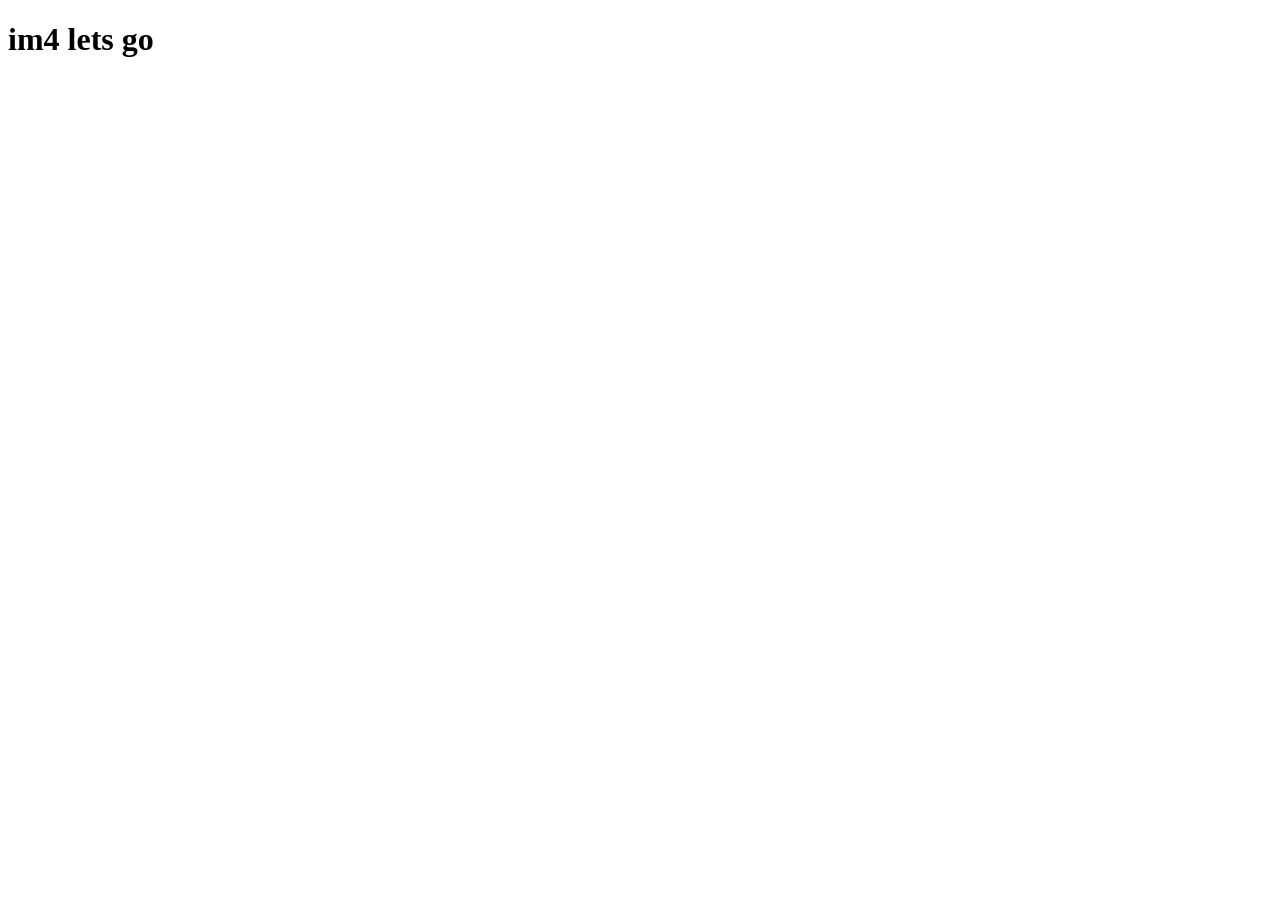
==== index.html @ e0ce3bd6 "Initial commit" ====
<!DOCTYPE html>
<html lang="en">
<head>
    <meta charset="UTF-8">
    <meta name="viewport" content="width=device-width, initial-scale=1.0">
    <title>test12345</title>
</head>
<body>
    <h1>im4 lets go</h1>
    
</body>
</html>
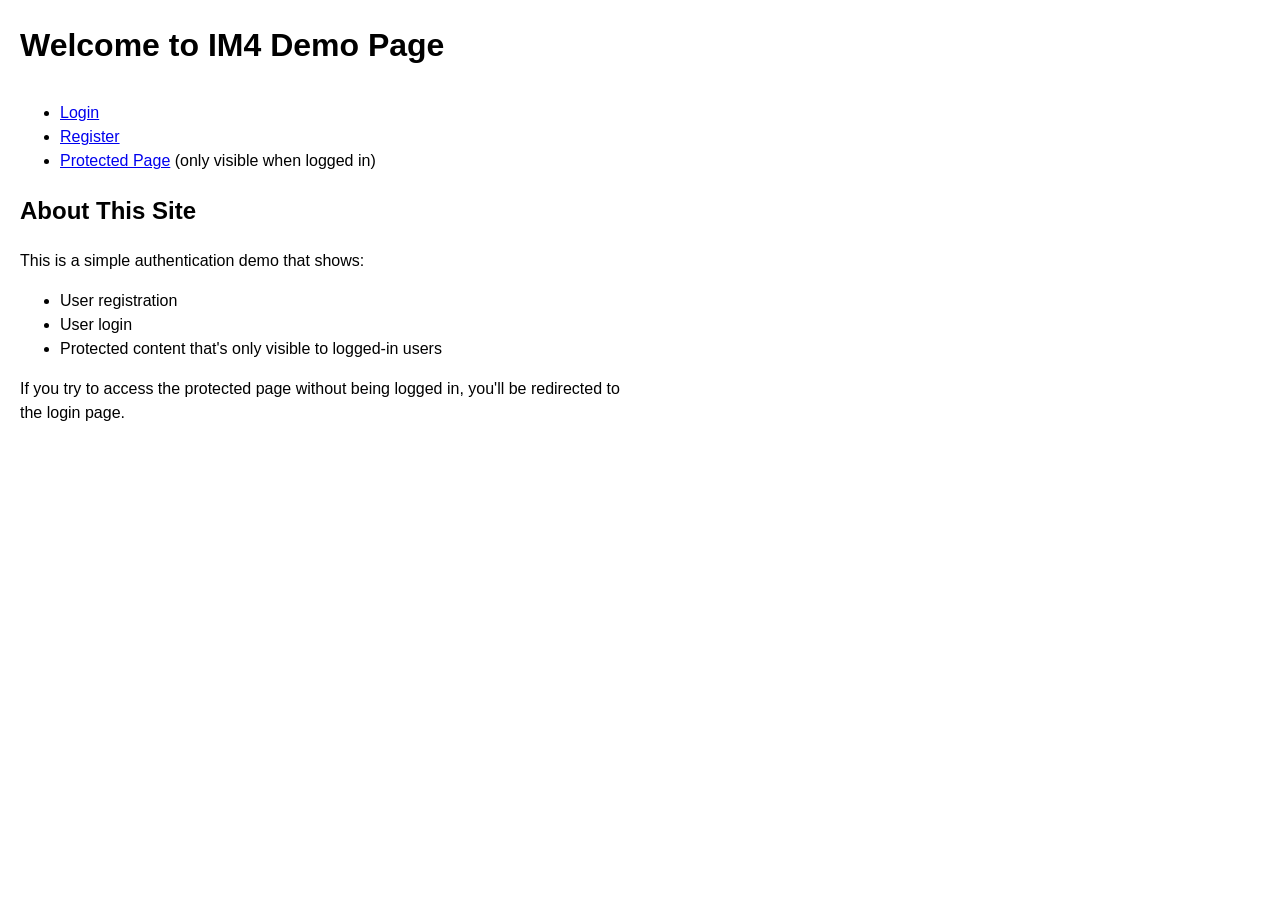
==== commit e9d7a5fb: "boilerplate heruntergeladen und ersetzt" ====
--- a/index.html
+++ b/index.html
@@ -1,12 +1,36 @@
 <!DOCTYPE html>
 <html lang="en">
-<head>
-    <meta charset="UTF-8">
-    <meta name="viewport" content="width=device-width, initial-scale=1.0">
-    <title>test12345</title>
-</head>
-<body>
-    <h1>im4 lets go</h1>
-    
-</body>
-</html>+  <head>
+    <meta charset="UTF-8" />
+    <title>Welcome</title>
+    <link rel="stylesheet" href="css/style.css" />
+  </head>
+  <body>
+    <h1>Welcome to IM4 Demo Page</h1>
+
+    <div class="navigation">
+      <ul>
+        <li><a href="login.html">Login</a></li>
+        <li><a href="register.html">Register</a></li>
+        <li>
+          <a href="protected.html">Protected Page</a> (only visible when logged
+          in)
+        </li>
+      </ul>
+    </div>
+
+    <div class="info">
+      <h2>About This Site</h2>
+      <p>This is a simple authentication demo that shows:</p>
+      <ul>
+        <li>User registration</li>
+        <li>User login</li>
+        <li>Protected content that's only visible to logged-in users</li>
+      </ul>
+      <p>
+        If you try to access the protected page without being logged in, you'll
+        be redirected to the login page.
+      </p>
+    </div>
+  </body>
+</html>
--- a/css/style.css
+++ b/css/style.css
@@ -0,0 +1,35 @@
+/* style.css */
+body {
+  font-family: Arial, sans-serif;
+  margin: 20px;
+  max-width: 600px;
+  line-height: 1.5;
+}
+
+h1 {
+  margin-bottom: 1em;
+}
+
+form > div {
+  margin-bottom: 1em;
+}
+
+label {
+  display: inline-block;
+  width: 80px;
+}
+
+input[type="email"],
+input[type="password"] {
+  width: 200px;
+  padding: 4px;
+}
+
+button {
+  padding: 8px 16px;
+  cursor: pointer;
+}
+
+p {
+  margin-top: 1em;
+}
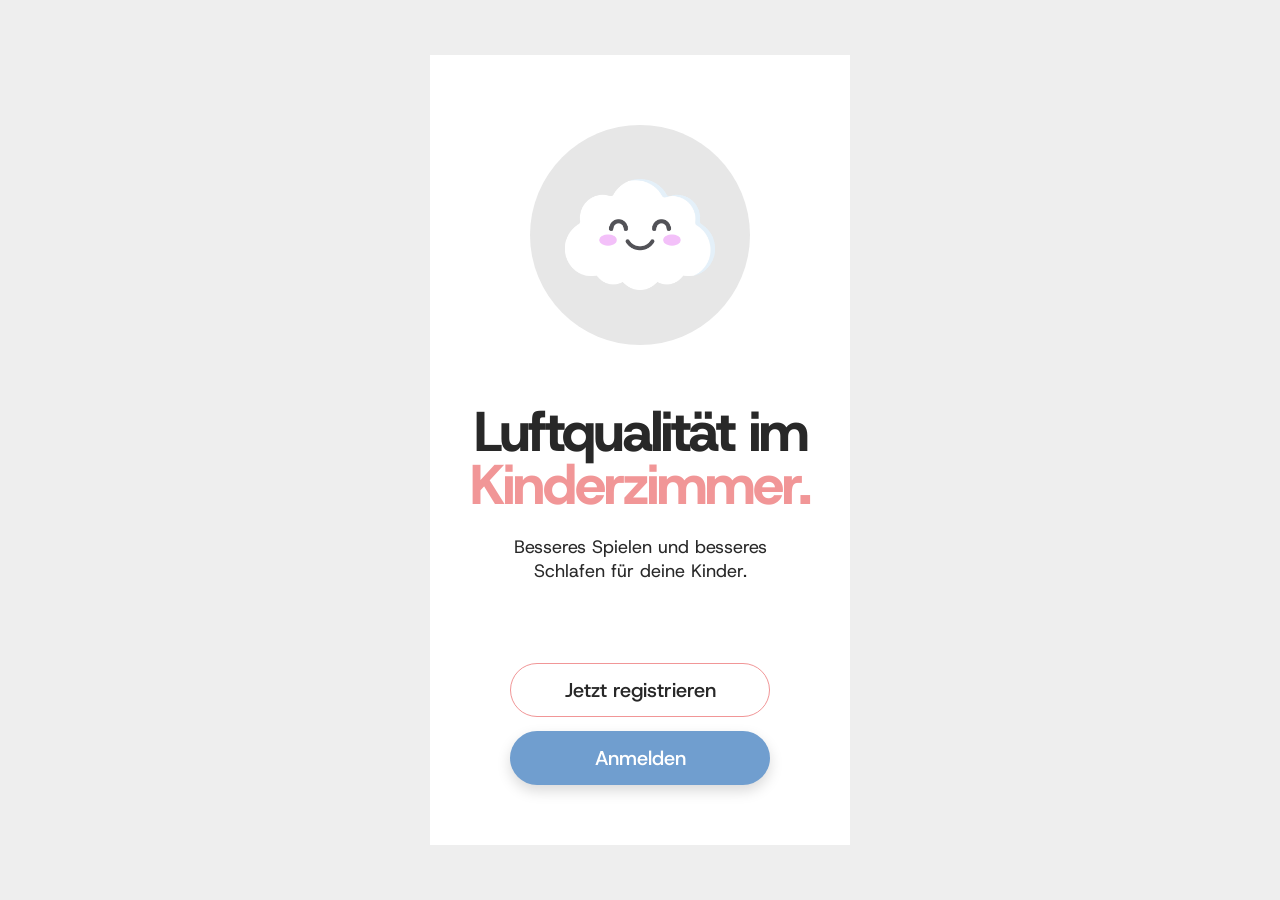
==== commit 78b2dfdd: "first draft startpage" ====
--- a/index.html
+++ b/index.html
@@ -1,4 +1,4 @@
-<!DOCTYPE html>
+<!--<!DOCTYPE html>
 <html lang="en">
   <head>
     <meta charset="UTF-8" />
@@ -34,3 +34,64 @@
     </div>
   </body>
 </html>
+-->
+
+<!DOCTYPE html>
+<html lang="de">
+<head>
+    <meta charset="UTF-8">
+    <meta name="viewport" content="width=device-width, initial-scale=1.0">
+
+    <title>Luftqualität im Kinderzimmer</title>
+
+    <!-- Font -->
+    <link rel="preconnect" href="https://fonts.googleapis.com">
+    <link rel="preconnect" href="https://fonts.gstatic.com" crossorigin>
+
+    <link href="https://fonts.googleapis.com/css2?family=Host+Grotesk:wght@400;500;600;700;800&display=swap" rel="stylesheet">
+
+    <!-- CSS -->
+    <link rel="stylesheet" href="css/style.css">
+</head>
+
+<body>
+
+    <main class="page">
+
+        <section class="hero">
+
+            <div class="cloud-circle">
+                <img 
+                    src="resources/assets/Wolken_gut.png" 
+                    alt="Freundliche Wolke"
+                >
+            </div>
+
+            <h1>
+                Luftqualität im <br>
+                <span>Kinderzimmer.</span>
+            </h1>
+
+            <p>
+                Besseres Spielen und besseres <br>
+                Schlafen für deine Kinder.
+            </p>
+
+            <div class="buttons">
+
+                <a href="register.html" class="btn btn-outline">
+                    Jetzt registrieren
+                </a>
+
+                <a href="login.html" class="btn btn-filled">
+                    Anmelden
+                </a>
+
+            </div>
+
+        </section>
+
+    </main>
+
+</body>
+</html>
--- a/css/style.css
+++ b/css/style.css
@@ -1,4 +1,6 @@
 /* style.css */
+
+/*
 body {
   font-family: Arial, sans-serif;
   margin: 20px;
@@ -33,3 +35,202 @@
 p {
   margin-top: 1em;
 }
+*/
+
+:root {
+    --blue: #709ECF;
+    --violet: #A37DB0;
+    --pink: #F19697;
+    --grey: #EEEEEE;
+    --text: #282828;
+    --white: #FFFFFF;
+}
+
+* {
+    margin: 0;
+    padding: 0;
+    box-sizing: border-box;
+}
+
+html,
+body {
+    width: 100%;
+    min-height: 100vh;
+}
+
+body {
+    font-family: "Host Grotesk", sans-serif;
+    background-color: var(--grey);
+}
+
+/* Gesamte Seite */
+.page {
+    width: 100%;
+    min-height: 100vh;
+
+    display: flex;
+    justify-content: center;
+    align-items: center;
+
+    padding: 40px 20px;
+}
+
+/* Card */
+.hero {
+    width: 100%;
+    max-width: 420px;
+    min-height: 760px;
+
+    background-color: white;
+
+    display: flex;
+    flex-direction: column;
+    align-items: center;
+
+    border-radius: 0px;
+
+    padding:
+        70px
+        40px
+        60px;
+}
+
+/* Kreis */
+.cloud-circle {
+    width: 220px;
+    height: 220px;
+
+    border-radius: 50%;
+    background-color: #E7E7E7;
+
+    display: flex;
+    justify-content: center;
+    align-items: center;
+
+    margin-bottom: 60px;
+}
+
+.cloud-circle img {
+    width: 150px;
+    height: auto;
+    display: block;
+}
+
+/* Titel */
+h1 {
+    text-align: center;
+
+    font-size: 56px;
+    line-height: 0.95;
+
+    font-weight: 800;
+
+    color: var(--text);
+
+    letter-spacing: -2px;
+
+    margin-bottom: 24px;
+}
+
+h1 span {
+    color: var(--pink);
+}
+
+/* Text */
+p {
+    text-align: center;
+
+    font-size: 18px;
+    line-height: 1.35;
+
+    color: var(--text);
+
+    margin-bottom: 80px;
+}
+
+/* Buttons */
+.buttons {
+    display: flex;
+    flex-direction: column;
+    gap: 14px;
+
+    width: 100%;
+    align-items: center;
+}
+
+.btn {
+    width: 260px;
+    height: 54px;
+
+    border-radius: 999px;
+
+    display: flex;
+    justify-content: center;
+    align-items: center;
+
+    text-decoration: none;
+
+    font-size: 20px;
+    font-weight: 500;
+
+    transition: 0.2s ease;
+}
+
+.btn-outline {
+    border: 1.5px solid var(--pink);
+    color: var(--text);
+    background-color: white;
+}
+
+.btn-filled {
+    background-color: var(--blue);
+    color: white;
+
+    box-shadow: 0 6px 14px rgba(0,0,0,0.15);
+}
+
+.btn:hover {
+    transform: translateY(-2px);
+}
+
+/* MOBILE */
+@media (max-width: 600px) {
+
+    .hero {
+        min-height: 100vh;
+        max-width: 100%;
+        padding: 60px 28px;
+    }
+
+    .cloud-circle {
+        width: 190px;
+        height: 190px;
+
+        margin-bottom: 48px;
+    }
+
+    .cloud-circle img {
+        width: 130px;
+    }
+
+    h1 {
+        font-size: 28px;
+        line-height: 1.1;
+
+        letter-spacing: -1px;
+
+        margin-bottom: 18px;
+    }
+
+    p {
+        font-size: 14px;
+        margin-bottom: 70px;
+    }
+
+    .btn {
+        width: 210px;
+        height: 46px;
+
+        font-size: 18px;
+    }
+}
--- a/css/style.css
+++ b/css/style.css
@@ -1,4 +1,6 @@
 /* style.css */
+
+/*
 body {
   font-family: Arial, sans-serif;
   margin: 20px;
@@ -33,3 +35,202 @@
 p {
   margin-top: 1em;
 }
+*/
+
+:root {
+    --blue: #709ECF;
+    --violet: #A37DB0;
+    --pink: #F19697;
+    --grey: #EEEEEE;
+    --text: #282828;
+    --white: #FFFFFF;
+}
+
+* {
+    margin: 0;
+    padding: 0;
+    box-sizing: border-box;
+}
+
+html,
+body {
+    width: 100%;
+    min-height: 100vh;
+}
+
+body {
+    font-family: "Host Grotesk", sans-serif;
+    background-color: var(--grey);
+}
+
+/* Gesamte Seite */
+.page {
+    width: 100%;
+    min-height: 100vh;
+
+    display: flex;
+    justify-content: center;
+    align-items: center;
+
+    padding: 40px 20px;
+}
+
+/* Card */
+.hero {
+    width: 100%;
+    max-width: 420px;
+    min-height: 760px;
+
+    background-color: white;
+
+    display: flex;
+    flex-direction: column;
+    align-items: center;
+
+    border-radius: 0px;
+
+    padding:
+        70px
+        40px
+        60px;
+}
+
+/* Kreis */
+.cloud-circle {
+    width: 220px;
+    height: 220px;
+
+    border-radius: 50%;
+    background-color: #E7E7E7;
+
+    display: flex;
+    justify-content: center;
+    align-items: center;
+
+    margin-bottom: 60px;
+}
+
+.cloud-circle img {
+    width: 150px;
+    height: auto;
+    display: block;
+}
+
+/* Titel */
+h1 {
+    text-align: center;
+
+    font-size: 56px;
+    line-height: 0.95;
+
+    font-weight: 800;
+
+    color: var(--text);
+
+    letter-spacing: -2px;
+
+    margin-bottom: 24px;
+}
+
+h1 span {
+    color: var(--pink);
+}
+
+/* Text */
+p {
+    text-align: center;
+
+    font-size: 18px;
+    line-height: 1.35;
+
+    color: var(--text);
+
+    margin-bottom: 80px;
+}
+
+/* Buttons */
+.buttons {
+    display: flex;
+    flex-direction: column;
+    gap: 14px;
+
+    width: 100%;
+    align-items: center;
+}
+
+.btn {
+    width: 260px;
+    height: 54px;
+
+    border-radius: 999px;
+
+    display: flex;
+    justify-content: center;
+    align-items: center;
+
+    text-decoration: none;
+
+    font-size: 20px;
+    font-weight: 500;
+
+    transition: 0.2s ease;
+}
+
+.btn-outline {
+    border: 1.5px solid var(--pink);
+    color: var(--text);
+    background-color: white;
+}
+
+.btn-filled {
+    background-color: var(--blue);
+    color: white;
+
+    box-shadow: 0 6px 14px rgba(0,0,0,0.15);
+}
+
+.btn:hover {
+    transform: translateY(-2px);
+}
+
+/* MOBILE */
+@media (max-width: 600px) {
+
+    .hero {
+        min-height: 100vh;
+        max-width: 100%;
+        padding: 60px 28px;
+    }
+
+    .cloud-circle {
+        width: 190px;
+        height: 190px;
+
+        margin-bottom: 48px;
+    }
+
+    .cloud-circle img {
+        width: 130px;
+    }
+
+    h1 {
+        font-size: 28px;
+        line-height: 1.1;
+
+        letter-spacing: -1px;
+
+        margin-bottom: 18px;
+    }
+
+    p {
+        font-size: 14px;
+        margin-bottom: 70px;
+    }
+
+    .btn {
+        width: 210px;
+        height: 46px;
+
+        font-size: 18px;
+    }
+}
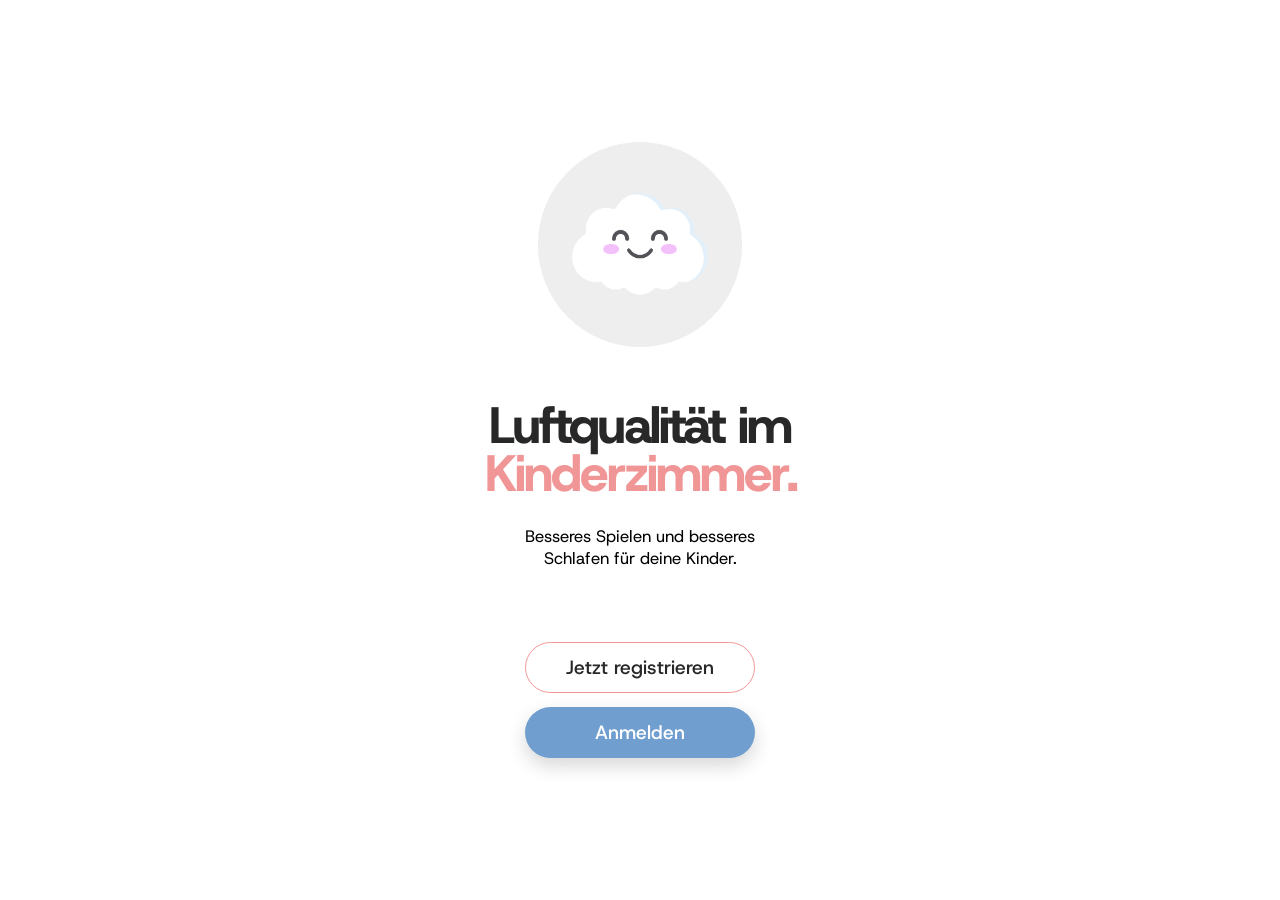
==== commit d689e6eb: "update draft" ====
--- a/index.html
+++ b/index.html
@@ -39,59 +39,44 @@
 <!DOCTYPE html>
 <html lang="de">
 <head>
-    <meta charset="UTF-8">
-    <meta name="viewport" content="width=device-width, initial-scale=1.0">
+  <meta charset="UTF-8">
+  <meta name="viewport" content="width=device-width, initial-scale=1.0">
 
-    <title>Luftqualität im Kinderzimmer</title>
+  <title>Luftqualität im Kinderzimmer</title>
 
-    <!-- Font -->
-    <link rel="preconnect" href="https://fonts.googleapis.com">
-    <link rel="preconnect" href="https://fonts.gstatic.com" crossorigin>
+  <link rel="preconnect" href="https://fonts.googleapis.com">
+  <link rel="preconnect" href="https://fonts.gstatic.com" crossorigin>
+  <link href="https://fonts.googleapis.com/css2?family=Host+Grotesk:wght@400;500;600;700;800&display=swap" rel="stylesheet">
 
-    <link href="https://fonts.googleapis.com/css2?family=Host+Grotesk:wght@400;500;600;700;800&display=swap" rel="stylesheet">
-
-    <!-- CSS -->
-    <link rel="stylesheet" href="css/style.css">
+  <link rel="stylesheet" href="css/style.css">
 </head>
 
 <body>
 
-    <main class="page">
+  <main class="page">
+    <section class="hero">
 
-        <section class="hero">
+      <div class="cloud-circle">
+        <img src="/resources/assets/Wolken_gut.png" alt="Freundliche Wolke">
+      </div>
 
-            <div class="cloud-circle">
-                <img 
-                    src="resources/assets/Wolken_gut.png" 
-                    alt="Freundliche Wolke"
-                >
-            </div>
+      <h1>
+        Luftqualität im <br>
+        <span>Kinderzimmer.</span>
+      </h1>
 
-            <h1>
-                Luftqualität im <br>
-                <span>Kinderzimmer.</span>
-            </h1>
+      <p>
+        Besseres Spielen und besseres <br>
+        Schlafen für deine Kinder.
+      </p>
 
-            <p>
-                Besseres Spielen und besseres <br>
-                Schlafen für deine Kinder.
-            </p>
+      <div class="buttons">
+        <a href="register.html" class="btn btn-outline">Jetzt registrieren</a>
+        <a href="login.html" class="btn btn-filled">Anmelden</a>
+      </div>
 
-            <div class="buttons">
-
-                <a href="register.html" class="btn btn-outline">
-                    Jetzt registrieren
-                </a>
-
-                <a href="login.html" class="btn btn-filled">
-                    Anmelden
-                </a>
-
-            </div>
-
-        </section>
-
-    </main>
+    </section>
+  </main>
 
 </body>
 </html>
--- a/css/style.css
+++ b/css/style.css
@@ -38,199 +38,151 @@
 */
 
 :root {
-    --blue: #709ECF;
-    --violet: #A37DB0;
-    --pink: #F19697;
-    --grey: #EEEEEE;
-    --text: #282828;
-    --white: #FFFFFF;
+  --blue: #709ECF;
+  --violet: #A37DB0;
+  --pink: #F19697;
+  --grey: #EEEEEE;
+  --text: #282828;
+  --white: #FFFFFF;
 }
 
 * {
-    margin: 0;
-    padding: 0;
-    box-sizing: border-box;
+  margin: 0;
+  padding: 0;
+  box-sizing: border-box;
 }
 
 html,
 body {
-    width: 100%;
-    min-height: 100vh;
+  width: 100%;
+  height: 100%;
+  overflow: hidden;
 }
 
 body {
-    font-family: "Host Grotesk", sans-serif;
-    background-color: var(--grey);
+  font-family: "Host Grotesk", Arial, sans-serif;
+  color: var(--text);
+  background-color: var(--white);
 }
 
-/* Gesamte Seite */
 .page {
-    width: 100%;
-    min-height: 100vh;
+  width: 100%;
+  height: 100vh;
+  background-color: var(--white);
 
-    display: flex;
-    justify-content: center;
-    align-items: center;
+  display: flex;
+  justify-content: center;
+  align-items: center;
 
-    padding: 40px 20px;
+  padding: 24px;
 }
 
-/* Card */
 .hero {
-    width: 100%;
-    max-width: 420px;
-    min-height: 760px;
+  width: 100%;
+  max-width: 520px;
+  text-align: center;
 
-    background-color: white;
-
-    display: flex;
-    flex-direction: column;
-    align-items: center;
-
-    border-radius: 0px;
-
-    padding:
-        70px
-        40px
-        60px;
+  display: flex;
+  flex-direction: column;
+  align-items: center;
 }
 
-/* Kreis */
 .cloud-circle {
-    width: 220px;
-    height: 220px;
+  width: clamp(150px, 16vw, 230px);
+  height: clamp(150px, 16vw, 230px);
+  border-radius: 50%;
+  background-color: var(--grey);
 
-    border-radius: 50%;
-    background-color: #E7E7E7;
+  display: flex;
+  align-items: center;
+  justify-content: center;
 
-    display: flex;
-    justify-content: center;
-    align-items: center;
-
-    margin-bottom: 60px;
+  margin-bottom: clamp(36px, 6vh, 64px);
 }
 
 .cloud-circle img {
-    width: 150px;
-    height: auto;
-    display: block;
+  width: 78%;
+  height: auto;
+  display: block;
 }
 
-/* Titel */
 h1 {
-    text-align: center;
-
-    font-size: 56px;
-    line-height: 0.95;
-
-    font-weight: 800;
-
-    color: var(--text);
-
-    letter-spacing: -2px;
-
-    margin-bottom: 24px;
+  font-size: clamp(32px, 4vw, 64px);
+  line-height: 0.95;
+  font-weight: 800;
+  letter-spacing: -2px;
+  color: var(--text);
+  margin-bottom: clamp(18px, 3vh, 28px);
 }
 
 h1 span {
-    color: var(--pink);
+  color: var(--pink);
 }
 
-/* Text */
 p {
-    text-align: center;
-
-    font-size: 18px;
-    line-height: 1.35;
-
-    color: var(--text);
-
-    margin-bottom: 80px;
+  font-size: clamp(14px, 1.3vw, 20px);
+  line-height: 1.35;
+  color: #000000;
+  margin-bottom: clamp(46px, 8vh, 88px);
 }
 
-/* Buttons */
 .buttons {
-    display: flex;
-    flex-direction: column;
-    gap: 14px;
-
-    width: 100%;
-    align-items: center;
+  display: flex;
+  flex-direction: column;
+  align-items: center;
+  gap: 14px;
 }
 
 .btn {
-    width: 260px;
-    height: 54px;
+  width: clamp(190px, 18vw, 300px);
+  height: clamp(42px, 4vw, 58px);
 
-    border-radius: 999px;
+  border-radius: 999px;
 
-    display: flex;
-    justify-content: center;
-    align-items: center;
+  display: flex;
+  justify-content: center;
+  align-items: center;
 
-    text-decoration: none;
-
-    font-size: 20px;
-    font-weight: 500;
-
-    transition: 0.2s ease;
+  font-size: clamp(18px, 1.5vw, 24px);
+  font-weight: 500;
+  text-decoration: none;
 }
 
 .btn-outline {
-    border: 1.5px solid var(--pink);
-    color: var(--text);
-    background-color: white;
+  color: var(--text);
+  background-color: var(--white);
+  border: 1.5px solid var(--pink);
 }
 
 .btn-filled {
-    background-color: var(--blue);
-    color: white;
-
-    box-shadow: 0 6px 14px rgba(0,0,0,0.15);
+  color: var(--white);
+  background-color: var(--blue);
+  box-shadow: 0 8px 18px rgba(40, 40, 40, 0.18);
 }
 
-.btn:hover {
-    transform: translateY(-2px);
-}
+@media (max-width: 600px) {
+  .page {
+    padding: 32px 24px;
+  }
 
-/* MOBILE */
-@media (max-width: 600px) {
+  .hero {
+    max-width: 330px;
+  }
 
-    .hero {
-        min-height: 100vh;
-        max-width: 100%;
-        padding: 60px 28px;
-    }
+  h1 {
+    font-size: 28px;
+    line-height: 1.08;
+    letter-spacing: -0.8px;
+  }
 
-    .cloud-circle {
-        width: 190px;
-        height: 190px;
+  p {
+    font-size: 12px;
+    margin-bottom: 56px;
+  }
 
-        margin-bottom: 48px;
-    }
-
-    .cloud-circle img {
-        width: 130px;
-    }
-
-    h1 {
-        font-size: 28px;
-        line-height: 1.1;
-
-        letter-spacing: -1px;
-
-        margin-bottom: 18px;
-    }
-
-    p {
-        font-size: 14px;
-        margin-bottom: 70px;
-    }
-
-    .btn {
-        width: 210px;
-        height: 46px;
-
-        font-size: 18px;
-    }
+  .btn {
+    width: 170px;
+    height: 36px;
+    font-size: 18px;
+  }
 }
--- a/css/style.css
+++ b/css/style.css
@@ -38,199 +38,151 @@
 */
 
 :root {
-    --blue: #709ECF;
-    --violet: #A37DB0;
-    --pink: #F19697;
-    --grey: #EEEEEE;
-    --text: #282828;
-    --white: #FFFFFF;
+  --blue: #709ECF;
+  --violet: #A37DB0;
+  --pink: #F19697;
+  --grey: #EEEEEE;
+  --text: #282828;
+  --white: #FFFFFF;
 }
 
 * {
-    margin: 0;
-    padding: 0;
-    box-sizing: border-box;
+  margin: 0;
+  padding: 0;
+  box-sizing: border-box;
 }
 
 html,
 body {
-    width: 100%;
-    min-height: 100vh;
+  width: 100%;
+  height: 100%;
+  overflow: hidden;
 }
 
 body {
-    font-family: "Host Grotesk", sans-serif;
-    background-color: var(--grey);
+  font-family: "Host Grotesk", Arial, sans-serif;
+  color: var(--text);
+  background-color: var(--white);
 }
 
-/* Gesamte Seite */
 .page {
-    width: 100%;
-    min-height: 100vh;
+  width: 100%;
+  height: 100vh;
+  background-color: var(--white);
 
-    display: flex;
-    justify-content: center;
-    align-items: center;
+  display: flex;
+  justify-content: center;
+  align-items: center;
 
-    padding: 40px 20px;
+  padding: 24px;
 }
 
-/* Card */
 .hero {
-    width: 100%;
-    max-width: 420px;
-    min-height: 760px;
+  width: 100%;
+  max-width: 520px;
+  text-align: center;
 
-    background-color: white;
-
-    display: flex;
-    flex-direction: column;
-    align-items: center;
-
-    border-radius: 0px;
-
-    padding:
-        70px
-        40px
-        60px;
+  display: flex;
+  flex-direction: column;
+  align-items: center;
 }
 
-/* Kreis */
 .cloud-circle {
-    width: 220px;
-    height: 220px;
+  width: clamp(150px, 16vw, 230px);
+  height: clamp(150px, 16vw, 230px);
+  border-radius: 50%;
+  background-color: var(--grey);
 
-    border-radius: 50%;
-    background-color: #E7E7E7;
+  display: flex;
+  align-items: center;
+  justify-content: center;
 
-    display: flex;
-    justify-content: center;
-    align-items: center;
-
-    margin-bottom: 60px;
+  margin-bottom: clamp(36px, 6vh, 64px);
 }
 
 .cloud-circle img {
-    width: 150px;
-    height: auto;
-    display: block;
+  width: 78%;
+  height: auto;
+  display: block;
 }
 
-/* Titel */
 h1 {
-    text-align: center;
-
-    font-size: 56px;
-    line-height: 0.95;
-
-    font-weight: 800;
-
-    color: var(--text);
-
-    letter-spacing: -2px;
-
-    margin-bottom: 24px;
+  font-size: clamp(32px, 4vw, 64px);
+  line-height: 0.95;
+  font-weight: 800;
+  letter-spacing: -2px;
+  color: var(--text);
+  margin-bottom: clamp(18px, 3vh, 28px);
 }
 
 h1 span {
-    color: var(--pink);
+  color: var(--pink);
 }
 
-/* Text */
 p {
-    text-align: center;
-
-    font-size: 18px;
-    line-height: 1.35;
-
-    color: var(--text);
-
-    margin-bottom: 80px;
+  font-size: clamp(14px, 1.3vw, 20px);
+  line-height: 1.35;
+  color: #000000;
+  margin-bottom: clamp(46px, 8vh, 88px);
 }
 
-/* Buttons */
 .buttons {
-    display: flex;
-    flex-direction: column;
-    gap: 14px;
-
-    width: 100%;
-    align-items: center;
+  display: flex;
+  flex-direction: column;
+  align-items: center;
+  gap: 14px;
 }
 
 .btn {
-    width: 260px;
-    height: 54px;
+  width: clamp(190px, 18vw, 300px);
+  height: clamp(42px, 4vw, 58px);
 
-    border-radius: 999px;
+  border-radius: 999px;
 
-    display: flex;
-    justify-content: center;
-    align-items: center;
+  display: flex;
+  justify-content: center;
+  align-items: center;
 
-    text-decoration: none;
-
-    font-size: 20px;
-    font-weight: 500;
-
-    transition: 0.2s ease;
+  font-size: clamp(18px, 1.5vw, 24px);
+  font-weight: 500;
+  text-decoration: none;
 }
 
 .btn-outline {
-    border: 1.5px solid var(--pink);
-    color: var(--text);
-    background-color: white;
+  color: var(--text);
+  background-color: var(--white);
+  border: 1.5px solid var(--pink);
 }
 
 .btn-filled {
-    background-color: var(--blue);
-    color: white;
-
-    box-shadow: 0 6px 14px rgba(0,0,0,0.15);
+  color: var(--white);
+  background-color: var(--blue);
+  box-shadow: 0 8px 18px rgba(40, 40, 40, 0.18);
 }
 
-.btn:hover {
-    transform: translateY(-2px);
-}
+@media (max-width: 600px) {
+  .page {
+    padding: 32px 24px;
+  }
 
-/* MOBILE */
-@media (max-width: 600px) {
+  .hero {
+    max-width: 330px;
+  }
 
-    .hero {
-        min-height: 100vh;
-        max-width: 100%;
-        padding: 60px 28px;
-    }
+  h1 {
+    font-size: 28px;
+    line-height: 1.08;
+    letter-spacing: -0.8px;
+  }
 
-    .cloud-circle {
-        width: 190px;
-        height: 190px;
+  p {
+    font-size: 12px;
+    margin-bottom: 56px;
+  }
 
-        margin-bottom: 48px;
-    }
-
-    .cloud-circle img {
-        width: 130px;
-    }
-
-    h1 {
-        font-size: 28px;
-        line-height: 1.1;
-
-        letter-spacing: -1px;
-
-        margin-bottom: 18px;
-    }
-
-    p {
-        font-size: 14px;
-        margin-bottom: 70px;
-    }
-
-    .btn {
-        width: 210px;
-        height: 46px;
-
-        font-size: 18px;
-    }
+  .btn {
+    width: 170px;
+    height: 36px;
+    font-size: 18px;
+  }
 }
